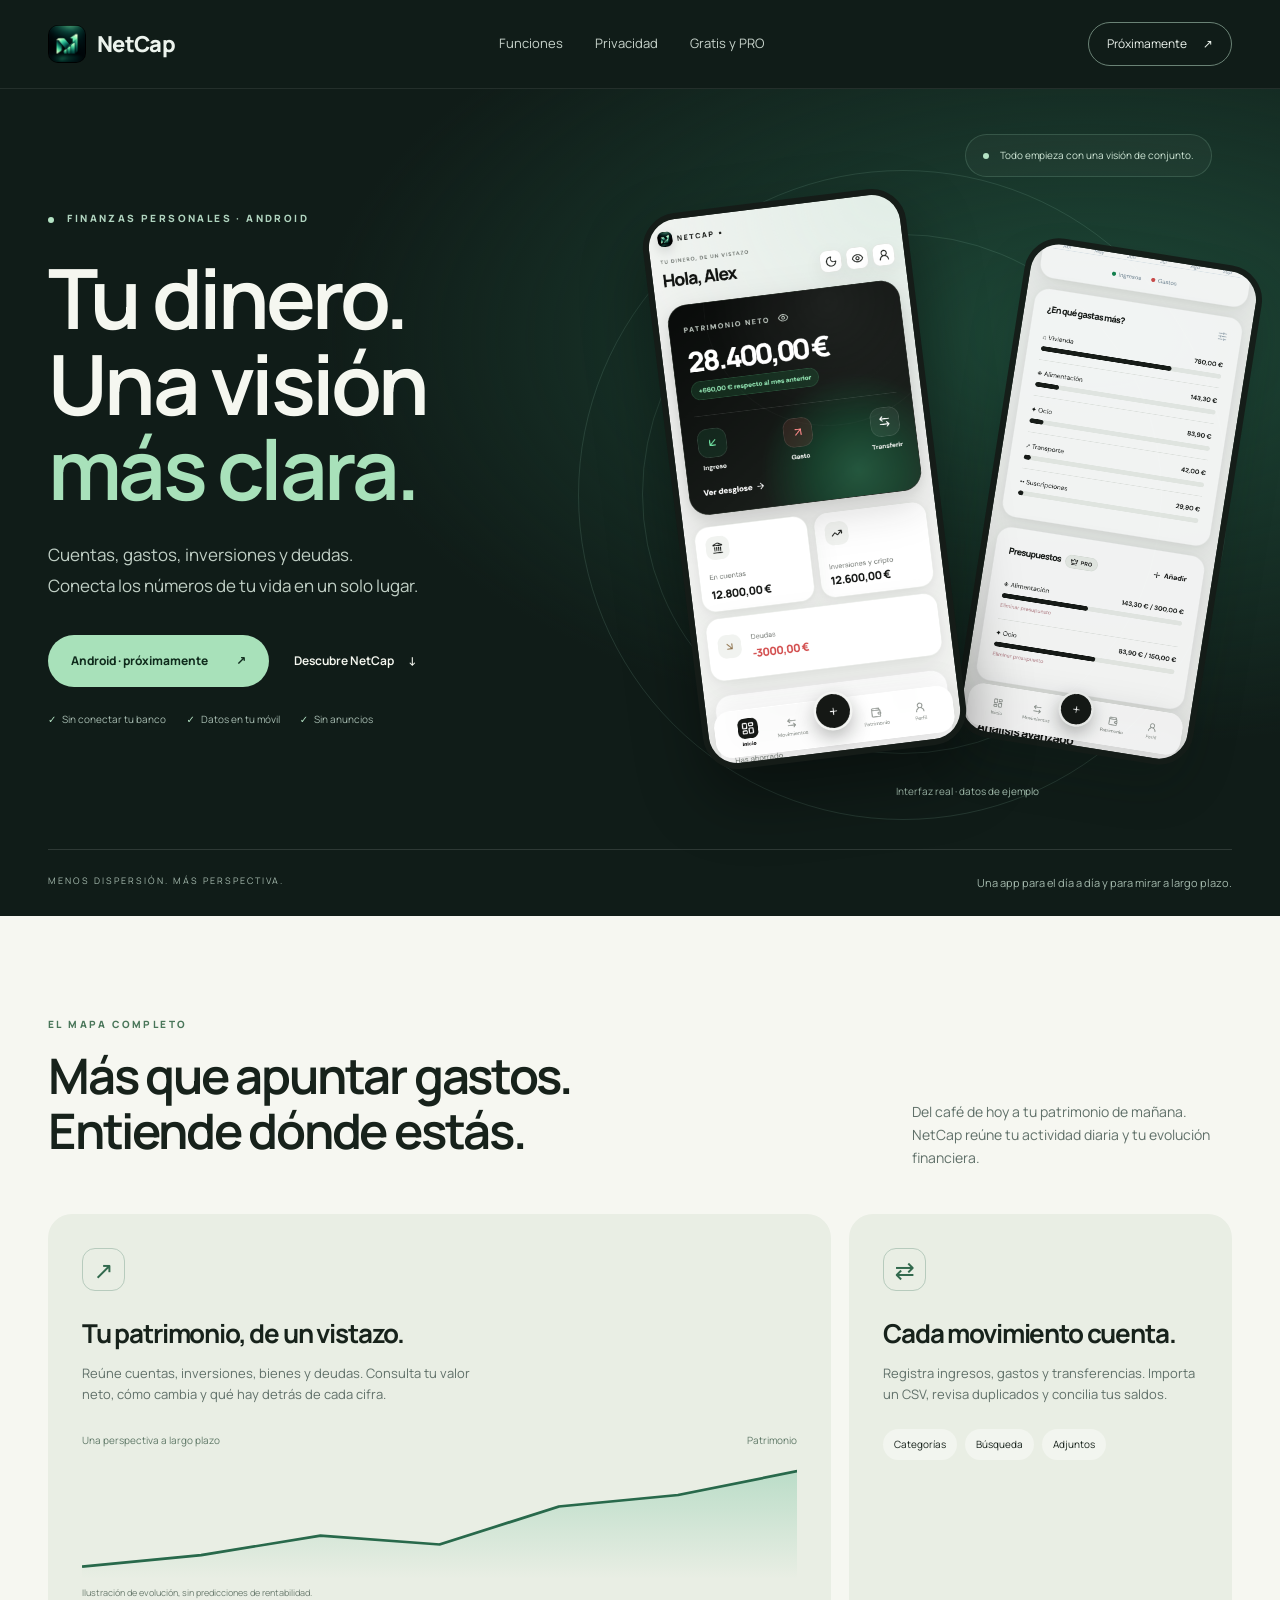
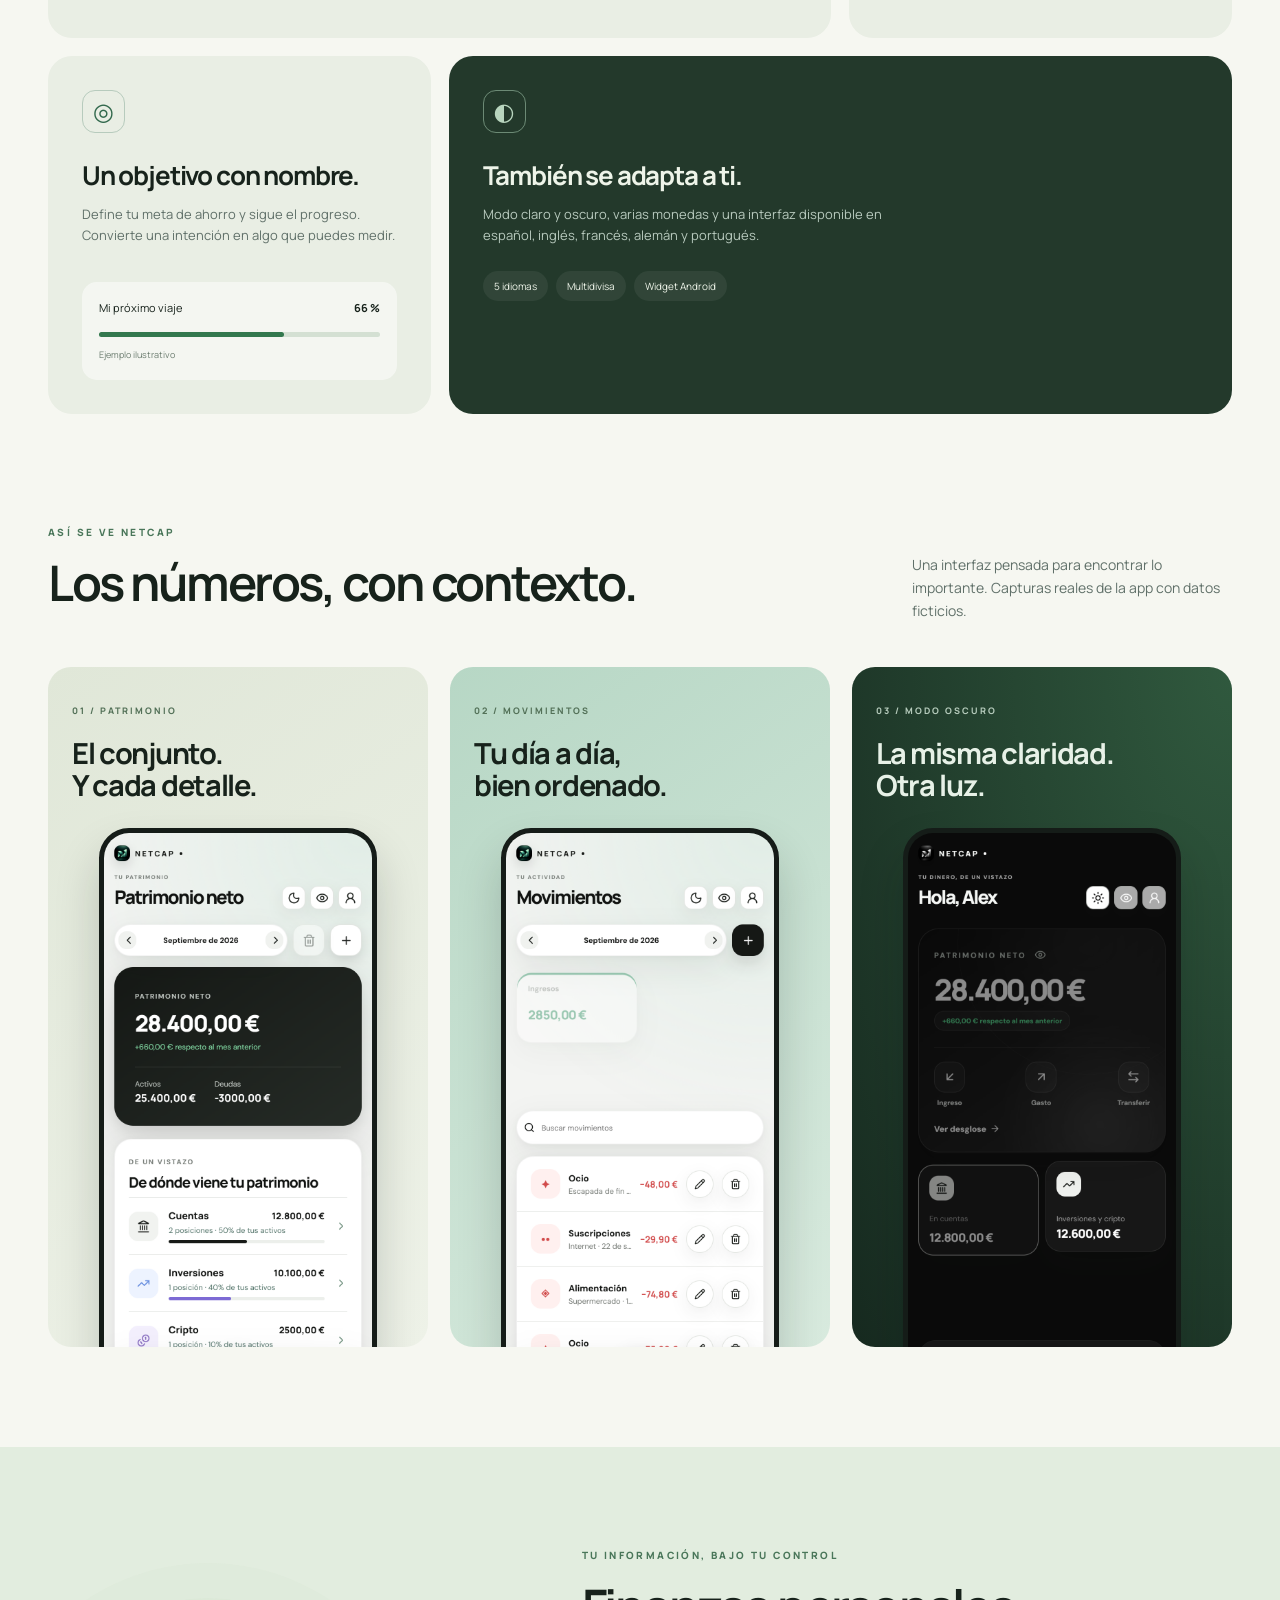
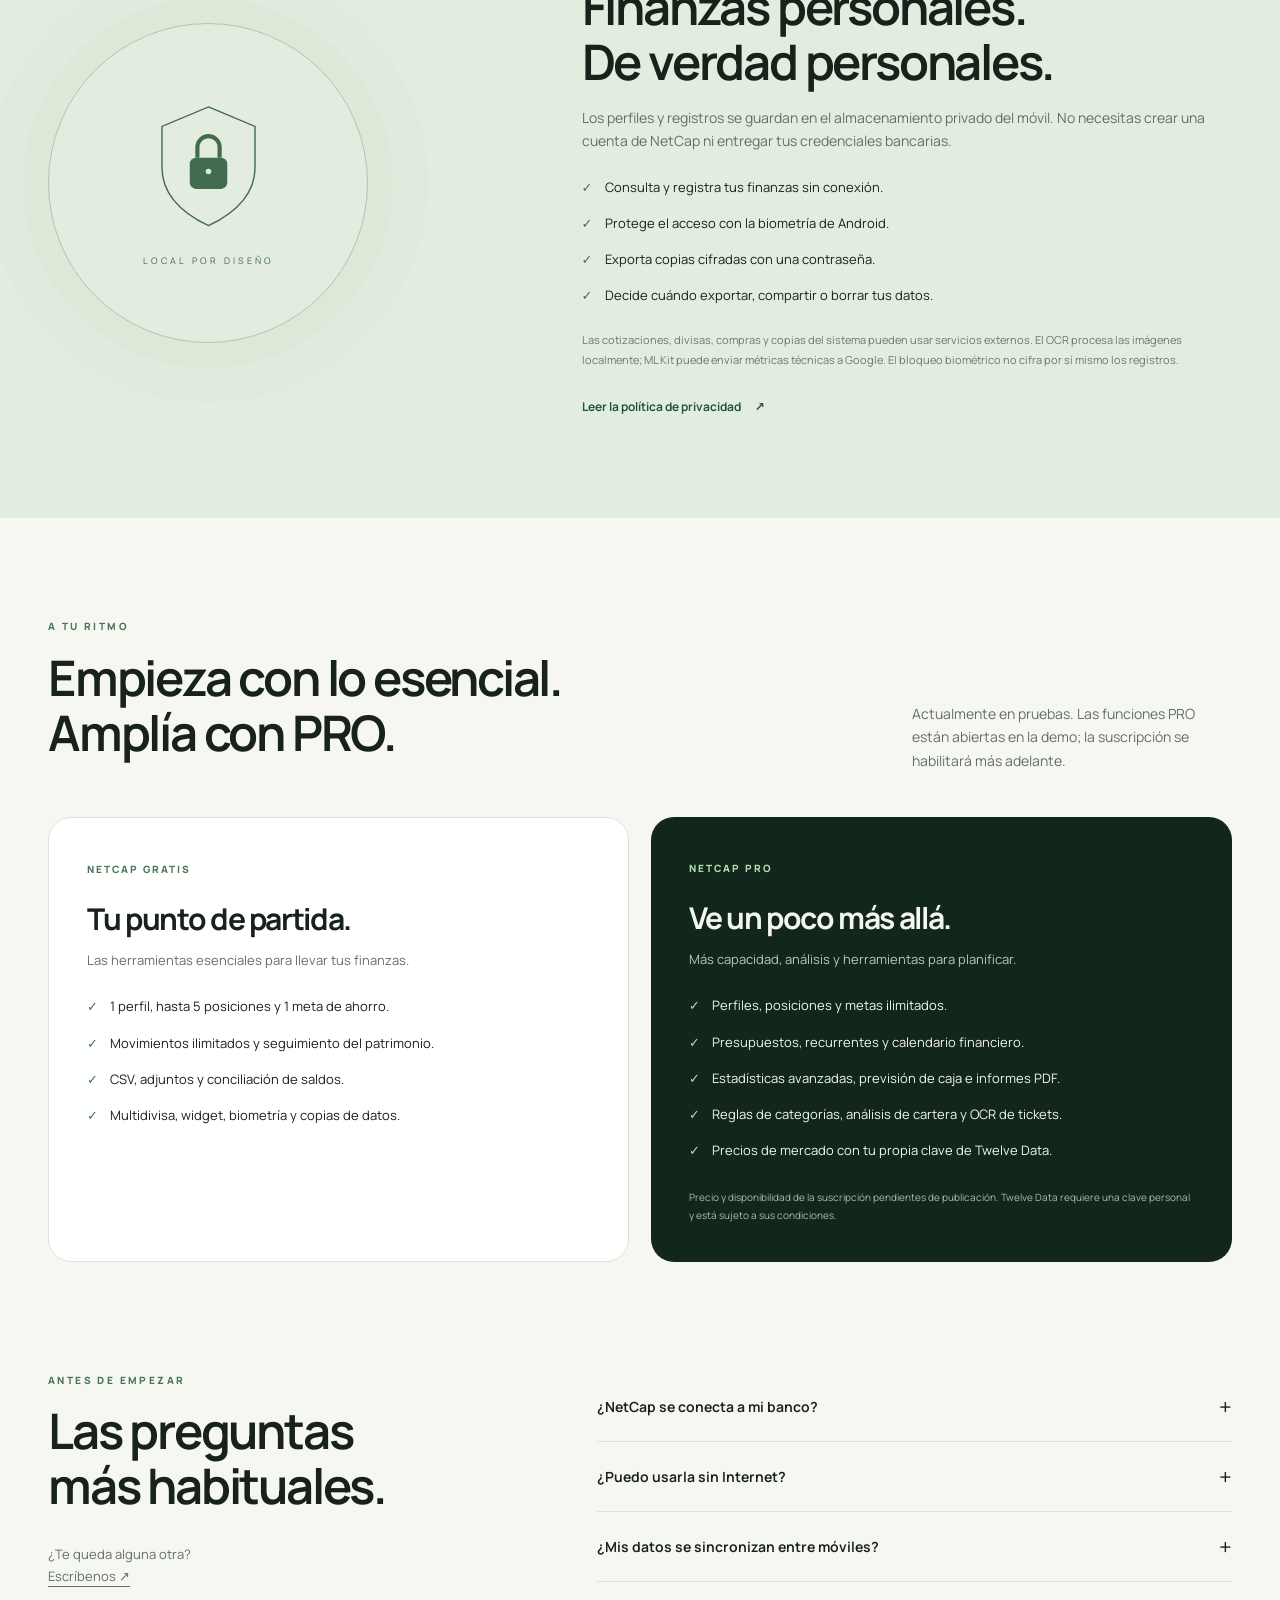
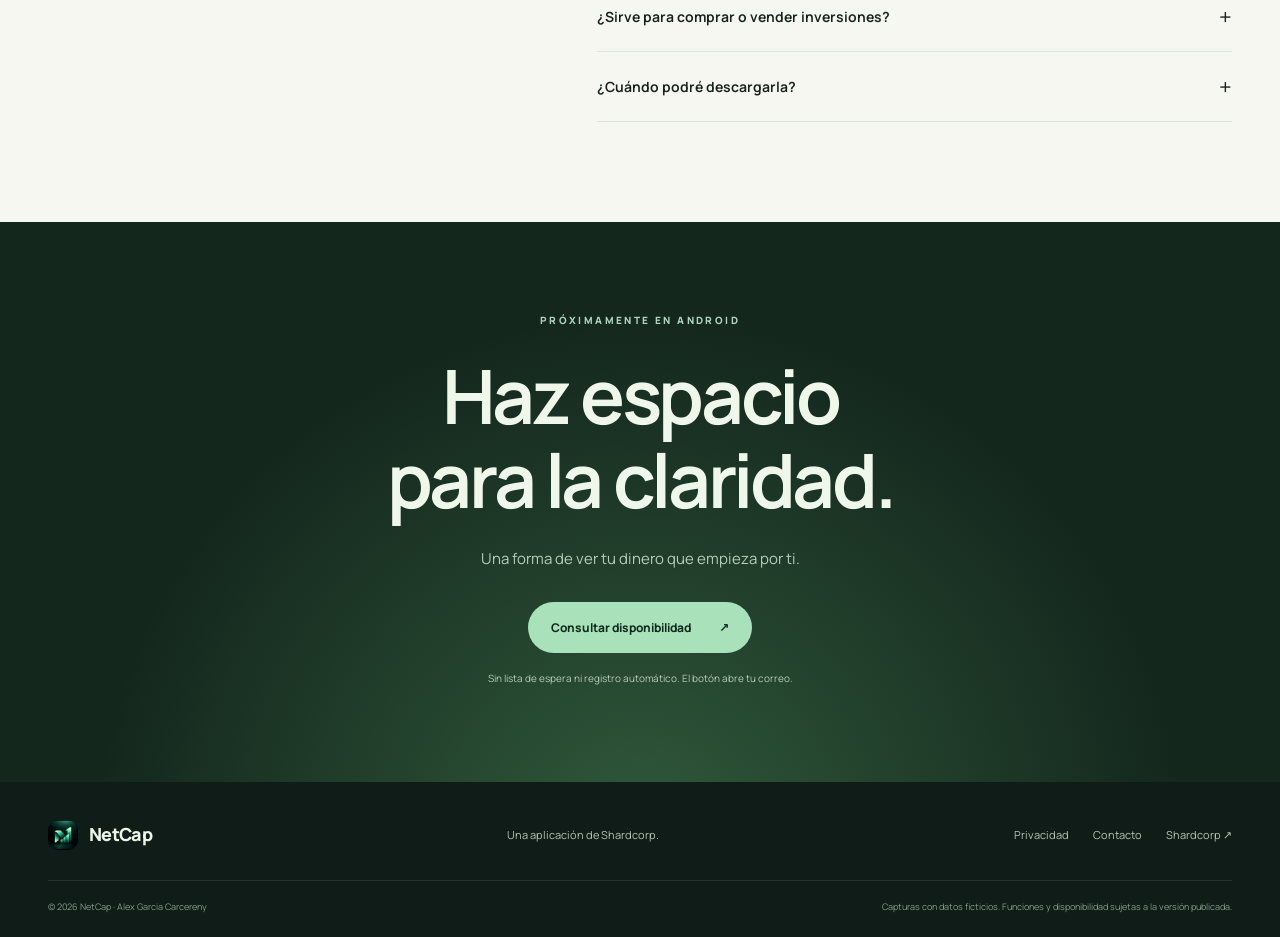
==== netcap/index.html @ bdccd6d0 "Upload NetCap landing page" ====
<!doctype html>
<html lang="es">
<head>
<meta charset="utf-8">
<meta name="viewport" content="width=device-width, initial-scale=1">
<title>NetCap · Una visión clara de tu dinero</title>
<meta name="description" content="Organiza tus cuentas, gastos, inversiones y metas con NetCap para Android. Finanzas personales con almacenamiento local, sin conectar tu banco.">
<meta name="theme-color" content="#101c18">
<link rel="canonical" href="https://shardcorp.com/netcap/">
<meta property="og:type" content="website"><meta property="og:title" content="NetCap · Una visión clara de tu dinero"><meta property="og:description" content="Cuentas, movimientos y patrimonio. Todo en una app para Android, con tus datos guardados en el móvil."><meta property="og:url" content="https://shardcorp.com/netcap/"><meta property="og:image" content="https://shardcorp.com/netcap/assets/social.png"><meta property="og:locale" content="es_ES">
<link rel="icon" href="assets/logo.png" type="image/png">
<link rel="preload" href="assets/manrope.woff2" as="font" type="font/woff2" crossorigin>
<link rel="stylesheet" href="styles.css">
</head>
<body>
<a class="skip" href="#contenido">Saltar al contenido</a>
<header class="header"><div class="wrap nav"><a class="brand" href="#" aria-label="NetCap, inicio"><img src="assets/logo.png" alt="" width="38" height="38"><span>NetCap</span></a><nav aria-label="Principal"><a href="#funciones">Funciones</a><a href="#privacidad">Privacidad</a><a href="#planes">Gratis y PRO</a></nav><a class="nav-cta" href="#disponibilidad">Próximamente <span aria-hidden="true">↗</span></a></div></header>
<main id="contenido">
<section class="hero"><div class="wrap hero-grid"><div class="hero-copy"><div class="eyebrow"><span class="dot"></span> FINANZAS PERSONALES · ANDROID</div><h1>Tu dinero.<br>Una visión<br><span>más clara.</span></h1><p>Cuentas, gastos, inversiones y deudas.<br>Conecta los números de tu vida en un solo lugar.</p><div class="actions"><a class="button primary" href="#disponibilidad">Android · próximamente <span aria-hidden="true">↗</span></a><a class="text-link" href="#funciones">Descubre NetCap <span aria-hidden="true">↓</span></a></div><div class="hero-tags"><span>Sin conectar tu banco</span><span>Datos en tu móvil</span><span>Sin anuncios</span></div></div><div class="hero-art" aria-label="Capturas de la interfaz de NetCap"><div class="orbit orbit-one"></div><div class="orbit orbit-two"></div><div class="floating-tag"><span class="small-dot"></span> Todo empieza con una visión de conjunto.</div><div class="phone hero-phone-back"><img src="assets/estadisticas.png" alt="Estadísticas de NetCap con el balance del mes y desglose de gastos" width="780" height="1688"></div><div class="phone hero-phone-front"><img src="assets/inicio.png" alt="Inicio de NetCap con patrimonio neto, cuentas, inversiones y deudas de ejemplo" width="780" height="1688" fetchpriority="high"></div><div class="example-label">Interfaz real · datos de ejemplo</div></div></div><div class="wrap hero-bottom"><span>MENOS DISPERSIÓN. MÁS PERSPECTIVA.</span><span>Una app para el día a día y para mirar a largo plazo.</span></div></section>
<section class="overview section" id="funciones"><div class="wrap"><div class="section-heading"><div><div class="eyebrow">EL MAPA COMPLETO</div><h2>Más que apuntar gastos.<br>Entiende dónde estás.</h2></div><p>Del café de hoy a tu patrimonio de mañana. NetCap reúne tu actividad diaria y tu evolución financiera.</p></div><div class="bento"><article class="feature feature-wide"><span class="feature-icon" aria-hidden="true">↗</span><h3>Tu patrimonio, de un vistazo.</h3><p>Reúne cuentas, inversiones, bienes y deudas. Consulta tu valor neto, cómo cambia y qué hay detrás de cada cifra.</p><div class="mini-chart" aria-hidden="true"><div class="chart-top"><span>Una perspectiva a largo plazo</span><span>Patrimonio</span></div><svg viewBox="0 0 600 130" preserveAspectRatio="none"><defs><linearGradient id="area" x1="0" y1="0" x2="0" y2="1"><stop offset="0%" stop-color="#65bd94" stop-opacity=".35"/><stop offset="100%" stop-color="#65bd94" stop-opacity="0"/></linearGradient></defs><path d="M0 116 L100 103 L200 81 L300 91 L400 48 L500 35 L600 8 L600 130 L0 130Z" fill="url(#area)"/><path d="M0 116 L100 103 L200 81 L300 91 L400 48 L500 35 L600 8" fill="none" stroke="#28694b" stroke-width="3"/></svg><small>Ilustración de evolución, sin predicciones de rentabilidad.</small></div></article><article class="feature"><span class="feature-icon" aria-hidden="true">⇄</span><h3>Cada movimiento cuenta.</h3><p>Registra ingresos, gastos y transferencias. Importa un CSV, revisa duplicados y concilia tus saldos.</p><div class="chips"><span>Categorías</span><span>Búsqueda</span><span>Adjuntos</span></div></article><article class="feature"><span class="feature-icon" aria-hidden="true">◎</span><h3>Un objetivo con nombre.</h3><p>Define tu meta de ahorro y sigue el progreso. Convierte una intención en algo que puedes medir.</p><div class="goal-demo" aria-hidden="true"><div><span>Mi próximo viaje</span><strong>66 %</strong></div><div class="progress"><i></i></div><small>Ejemplo ilustrativo</small></div></article><article class="feature feature-wide feature-dark"><span class="feature-icon" aria-hidden="true">◐</span><h3>También se adapta a ti.</h3><p>Modo claro y oscuro, varias monedas y una interfaz disponible en español, inglés, francés, alemán y portugués.</p><div class="chips"><span>5 idiomas</span><span>Multidivisa</span><span>Widget Android</span></div></article></div></div></section>
<section class="screens section"><div class="wrap"><div class="section-heading"><div><div class="eyebrow">ASÍ SE VE NETCAP</div><h2>Los números, con contexto.</h2></div><p>Una interfaz pensada para encontrar lo importante. Capturas reales de la app con datos ficticios.</p></div><div class="poster-grid"><figure class="poster"><figcaption><span>01 / PATRIMONIO</span><h3>El conjunto.<br>Y cada detalle.</h3></figcaption><div class="phone"><img src="assets/patrimonio.png" alt="Pantalla de Patrimonio de NetCap con el reparto de cuentas, inversiones, criptomonedas y deudas" width="780" height="1688" loading="lazy"></div></figure><figure class="poster poster-mint"><figcaption><span>02 / MOVIMIENTOS</span><h3>Tu día a día,<br>bien ordenado.</h3></figcaption><div class="phone"><img src="assets/movimientos.png" alt="Historial de movimientos de NetCap con categorías e importes de ejemplo" width="780" height="1688" loading="lazy"></div></figure><figure class="poster poster-dark"><figcaption><span>03 / MODO OSCURO</span><h3>La misma claridad.<br>Otra luz.</h3></figcaption><div class="phone"><img src="assets/oscuro.png" alt="Pantalla de Inicio de NetCap en modo oscuro" width="780" height="1688" loading="lazy"></div></figure></div></div></section>
<section class="privacy-section section" id="privacidad"><div class="wrap privacy-grid"><div class="privacy-symbol" aria-hidden="true"><svg viewBox="0 0 180 200"><path d="M90 15 157 43v59c0 44-38 70-67 84-29-14-67-40-67-84V43Z" fill="none" stroke="currentColor" stroke-width="2"/><rect x="63" y="88" width="54" height="45" rx="9" fill="currentColor"/><path d="M74 88V73a16 16 0 0 1 32 0v15" fill="none" stroke="currentColor" stroke-width="6"/><circle cx="90" cy="108" r="4" fill="#dcebe1"/></svg><span>LOCAL POR DISEÑO</span></div><div><div class="eyebrow">TU INFORMACIÓN, BAJO TU CONTROL</div><h2>Finanzas personales.<br>De verdad personales.</h2><p>Los perfiles y registros se guardan en el almacenamiento privado del móvil. No necesitas crear una cuenta de NetCap ni entregar tus credenciales bancarias.</p><ul class="check-list"><li>Consulta y registra tus finanzas sin conexión.</li><li>Protege el acceso con la biometría de Android.</li><li>Exporta copias cifradas con una contraseña.</li><li>Decide cuándo exportar, compartir o borrar tus datos.</li></ul><p class="fineprint">Las cotizaciones, divisas, compras y copias del sistema pueden usar servicios externos. El OCR procesa las imágenes localmente; ML Kit puede enviar métricas técnicas a Google. El bloqueo biométrico no cifra por sí mismo los registros.</p><a class="text-link ink" href="privacidad/">Leer la política de privacidad <span aria-hidden="true">↗</span></a></div></div></section>
<section class="plans section" id="planes"><div class="wrap"><div class="section-heading"><div><div class="eyebrow">A TU RITMO</div><h2>Empieza con lo esencial.<br>Amplía con PRO.</h2></div><p>Actualmente en pruebas. Las funciones PRO están abiertas en la demo; la suscripción se habilitará más adelante.</p></div><div class="plan-grid"><article class="plan"><span class="plan-tag">NETCAP GRATIS</span><h3>Tu punto de partida.</h3><p>Las herramientas esenciales para llevar tus finanzas.</p><ul class="check-list"><li>1 perfil, hasta 5 posiciones y 1 meta de ahorro.</li><li>Movimientos ilimitados y seguimiento del patrimonio.</li><li>CSV, adjuntos y conciliación de saldos.</li><li>Multidivisa, widget, biometría y copias de datos.</li></ul></article><article class="plan pro"><span class="plan-tag">NETCAP PRO</span><h3>Ve un poco más allá.</h3><p>Más capacidad, análisis y herramientas para planificar.</p><ul class="check-list"><li>Perfiles, posiciones y metas ilimitados.</li><li>Presupuestos, recurrentes y calendario financiero.</li><li>Estadísticas avanzadas, previsión de caja e informes PDF.</li><li>Reglas de categorías, análisis de cartera y OCR de tickets.</li><li>Precios de mercado con tu propia clave de Twelve Data.</li></ul><small>Precio y disponibilidad de la suscripción pendientes de publicación. Twelve Data requiere una clave personal y está sujeto a sus condiciones.</small></article></div></div></section>
<section class="faq section"><div class="wrap faq-grid"><div><div class="eyebrow">ANTES DE EMPEZAR</div><h2>Las preguntas<br>más habituales.</h2><p>¿Te queda alguna otra?<br><a href="mailto:kerz@shardcorp.com">Escríbenos ↗</a></p></div><div><details><summary>¿NetCap se conecta a mi banco?</summary><p>No. Tú introduces los datos o importas archivos CSV. NetCap no solicita claves bancarias ni accede a tus cuentas reales.</p></details><details><summary>¿Puedo usarla sin Internet?</summary><p>Sí, para registrar movimientos y consultar los datos guardados. Las consultas de mercado, tipos de cambio y compras requieren conexión.</p></details><details><summary>¿Mis datos se sincronizan entre móviles?</summary><p>No hay una nube propia ni sincronización de NetCap. Puedes exportar y restaurar una copia cifrada. Android también puede restaurar perfiles mediante su copia del sistema, según el dispositivo y tus ajustes.</p></details><details><summary>¿Sirve para comprar o vender inversiones?</summary><p>No. NetCap es una herramienta de registro y seguimiento. No ejecuta operaciones ni ofrece asesoramiento personalizado de inversión.</p></details><details><summary>¿Cuándo podré descargarla?</summary><p>NetCap está en fase de pruebas para Android. Publicaremos aquí el enlace de Google Play cuando esté disponible. Puedes consultar el estado escribiendo a kerz@shardcorp.com.</p></details></div></div></section>
<section class="closing" id="disponibilidad"><div class="wrap"><span class="eyebrow">PRÓXIMAMENTE EN ANDROID</span><h2>Haz espacio<br>para la claridad.</h2><p>Una forma de ver tu dinero que empieza por ti.</p><a class="button primary" href="mailto:kerz@shardcorp.com?subject=Disponibilidad%20de%20NetCap">Consultar disponibilidad <span aria-hidden="true">↗</span></a><small>Sin lista de espera ni registro automático. El botón abre tu correo.</small></div></section>
</main>
<footer><div class="wrap footer-row"><a class="brand" href="#"><img src="assets/logo.png" alt="" width="30" height="30"><span>NetCap</span></a><p>Una aplicación de Shardcorp.</p><div><a href="privacidad/">Privacidad</a><a href="mailto:kerz@shardcorp.com">Contacto</a><a href="/">Shardcorp ↗</a></div></div><div class="wrap footer-bottom"><span>© 2026 NetCap · Alex Garcia Carcereny</span><span>Capturas con datos ficticios. Funciones y disponibilidad sujetas a la versión publicada.</span></div></footer>
</body></html>
---- netcap/styles.css ----
@font-face{font-family:Manrope;src:url('assets/manrope.woff2') format('woff2');font-weight:200 800;font-display:swap}
:root{--ink:#17221b;--dark:#101c18;--green:#a8e1ba;--muted:#607069;--paper:#f6f7f1;--line:#dce3d9}*{box-sizing:border-box}html{scroll-behavior:smooth;scroll-padding-top:90px}body{margin:0;font:15px/1.65 Manrope,system-ui,sans-serif;background:var(--paper);color:var(--ink)}img{display:block;max-width:100%}a{color:inherit;text-decoration:none}button,a,summary{-webkit-tap-highlight-color:transparent}a:focus-visible,summary:focus-visible{outline:3px solid #42a77c;outline-offset:6px}h1,h2,h3,p{margin:0}h1,h2,h3{line-height:1.12;letter-spacing:-.045em}p{color:var(--muted)}.wrap{width:min(1200px,calc(100% - 96px));margin:auto}.skip{position:fixed;z-index:100;top:-100px;background:white;padding:15px}.skip:focus{top:10px}.header{background:var(--dark);border-bottom:1px solid #ffffff15;color:#ecf3ed}.nav{height:88px;display:flex;align-items:center;justify-content:space-between;gap:24px}.brand{display:flex;align-items:center;gap:11px;font-size:22px;font-weight:800;letter-spacing:-.7px}.brand img{border-radius:10px;object-fit:cover}.nav nav{display:flex;gap:32px;font-size:13px;color:#c7d3cb}.nav nav a:hover,.text-link:hover{color:#85cfa5}.nav-cta{font-size:12px;border:1px solid #6a8275;padding:11px 18px;border-radius:99px}.nav-cta span{margin-left:14px}.hero{background:radial-gradient(ellipse at 85% 30%,#1e4938 0,transparent 50%),var(--dark);color:#f5f7f0;overflow:hidden}.hero-grid{display:grid;grid-template-columns:1fr 1fr;min-height:760px;align-items:center;gap:24px}.eyebrow{font-size:10px;letter-spacing:2.4px;font-weight:800;display:block;color:#497659}.hero .eyebrow,.closing .eyebrow{color:#b0d4bf}.dot,.small-dot{width:6px;height:6px;background:#b4e3c4;border-radius:50%;display:inline-block;margin-right:9px;vertical-align:middle}h1{font-size:clamp(58px,6.5vw,88px);font-weight:650;line-height:1.03;margin:28px 0}h1 span{color:var(--green)}.hero-copy>p{font-size:17px;line-height:1.8;color:#c0cfc5}.actions{display:flex;align-items:center;gap:25px;margin-top:34px}.button{padding:16px 23px;display:inline-flex;justify-content:center;align-items:center;gap:28px;border-radius:99px;font-weight:750;font-size:12px;transition:transform .2s,background .2s}.button:hover{transform:translateY(-2px);background:#c1edce}.primary{background:var(--green);color:#102b1d}.text-link{font-size:12px;font-weight:650}.text-link span{margin-left:12px}.hero-tags{display:flex;flex-wrap:wrap;gap:12px 20px;margin-top:24px;font-size:10px;color:#a6bbb0}.hero-tags span:before{content:'✓';margin-right:6px;color:#b4e3c4}.hero-art{height:670px;position:relative;isolation:isolate}.phone{position:relative;border:6px solid #151c18;border-radius:35px;overflow:hidden;background:#151c18;box-shadow:0 25px 45px #09171030}.phone img{width:100%;height:auto}.hero-phone-front{position:absolute;z-index:2;width:265px;left:20px;top:65px;transform:rotate(-7deg);box-shadow:0 30px 65px #0006}.hero-phone-back{position:absolute;z-index:1;width:240px;right:3px;top:115px;transform:rotate(9deg);opacity:.94}.orbit{position:absolute;z-index:-1;border:1px solid #8abca42b;border-radius:50%;width:520px;height:520px;top:100px;left:-10px}.orbit-two{width:650px;height:650px;top:36px;left:-74px}.floating-tag{position:absolute;right:20px;top:0;border:1px solid #76a88c45;border-radius:99px;background:#ffffff08;padding:12px 17px;font-size:10px;color:#cee5d5}.example-label{position:absolute;bottom:5px;left:50px;right:0;text-align:center;font-size:10px;color:#a7c2b2}.hero-bottom{padding:24px 0;border-top:1px solid #ffffff20;display:flex;justify-content:space-between;gap:20px;color:#a4b9ad;font-size:11px}.hero-bottom span:first-child{font-size:9px;letter-spacing:2px}.section{padding:100px 0}.section-heading{display:flex;justify-content:space-between;gap:35px;align-items:flex-end;margin-bottom:40px}h2{font-size:clamp(34px,4vw,49px);font-weight:650;margin:16px 0}.section-heading>p{max-width:320px;font-size:14px;margin-bottom:5px}.bento{display:grid;grid-template-columns:repeat(3,1fr);gap:18px}.feature{background:#e9eee4;border-radius:24px;padding:34px;min-height:280px;overflow:hidden}.feature-wide{grid-column:span 2}.feature-icon{display:flex;width:43px;height:43px;border:1px solid #b7cbbd;border-radius:13px;align-items:center;justify-content:center;font-size:24px;margin-bottom:28px;color:#32694d}.feature h3{font-size:26px;margin-bottom:14px}.feature p{font-size:13px;max-width:410px}.mini-chart{margin-top:27px}.chart-top{display:flex;justify-content:space-between;font-size:10px;color:#607968}.mini-chart svg{display:block;width:100%;height:115px;margin-top:15px}.mini-chart small,.goal-demo small{font-size:9px;color:#6c7d70}.chips{display:flex;flex-wrap:wrap;gap:8px;margin-top:24px}.chips span{font-size:10px;padding:7px 11px;background:#ffffff65;border-radius:99px}.goal-demo{margin-top:35px;padding:17px;background:#ffffff80;border-radius:15px;font-size:11px}.goal-demo>div:first-child{display:flex;justify-content:space-between}.progress{height:5px;background:#d4e0d3;border-radius:5px;margin:15px 0 8px}.progress i{width:66%;background:#33784e;height:100%;display:block;border-radius:5px}.feature-dark{background:#23392b;color:#eef4e9}.feature-dark p{color:#b8cabe}.feature-dark .feature-icon{color:#b8d5be;border-color:#6c8a75}.feature-dark .chips span{background:#ffffff10}.screens{padding-top:10px}.poster-grid{display:grid;grid-template-columns:repeat(3,1fr);gap:22px}.poster{background:linear-gradient(145deg,#e0e7d8,#eef2e8);border-radius:23px;padding:30px 24px 0;margin:0;overflow:hidden;height:680px}.poster figcaption span{font-size:9px;letter-spacing:2px;font-weight:750;color:#527057}.poster h3{font-size:29px;margin:15px 0 26px}.poster .phone{width:100%;max-width:278px;margin:auto;border-width:5px;border-radius:30px}.poster-mint{background:linear-gradient(145deg,#b7d7c5,#d8eade)}.poster-dark{background:radial-gradient(ellipse at top right,#30593e,#172a20);color:#e7f1e7}.poster-dark figcaption span{color:#b6cbbc}.privacy-section{background:#e2eddf}.privacy-grid{display:grid;grid-template-columns:.8fr 1.2fr;gap:100px;align-items:center}.privacy-symbol{border:1px solid #adc6ad;border-radius:50%;width:320px;height:320px;display:flex;flex-direction:column;align-items:center;justify-content:center;color:#426c4d;box-shadow:0 0 0 25px #cddfc633,0 0 0 60px #d1e2cc33}.privacy-symbol svg{width:125px;height:140px}.privacy-symbol span{font-size:9px;letter-spacing:3px;margin-top:18px}.privacy-grid p{font-size:14px}.check-list{padding:0;list-style:none;margin:24px 0}.check-list li{position:relative;padding-left:23px;margin:14px 0;font-size:13px;line-height:1.7}.check-list li:before{content:'✓';position:absolute;left:0;color:#3f7654;font-weight:800}.fineprint{font-size:11px!important;line-height:1.8;margin:24px 0!important;color:#647b68}.ink{color:#1c5434}.plans{background:#f6f7f1}.plan-grid{display:grid;grid-template-columns:1fr 1fr;gap:22px}.plan{background:#fff;border:1px solid #dde5d7;border-radius:23px;padding:38px}.plan-tag{font-size:10px;letter-spacing:2px;font-weight:800;color:#4a7756}.plan h3{font-size:30px;margin:22px 0 14px}.plan p{font-size:13px}.plan .check-list{margin-bottom:0}.pro{background:#12261b;color:#f2f6ee;border:0}.pro .plan-tag{color:#b5deb7}.pro p{color:#b7cabe}.pro .check-list li:before{color:#b1e1b6}.pro small{font-size:10px;color:#a9beb0;display:block;line-height:1.8;margin-top:27px}.faq{padding-top:10px}.faq-grid{display:grid;grid-template-columns:.85fr 1.15fr;gap:80px}.faq-grid>div:first-child p{margin-top:30px;font-size:13px}.faq a{text-decoration:underline;text-underline-offset:5px}.faq details{border-bottom:1px solid var(--line)}.faq summary{cursor:pointer;list-style:none;padding:23px 32px 23px 0;font-size:14px;font-weight:650;position:relative}.faq summary::-webkit-details-marker{display:none}.faq summary:after{content:'+';position:absolute;right:0;font-size:22px;font-weight:400;top:17px}.faq details[open] summary:after{content:'−'}.faq details p{font-size:13px;max-width:500px;padding:0 25px 23px 0}.closing{padding:90px 0 95px;background:radial-gradient(ellipse at 50% 110%,#30593b,transparent 60%),#14271d;text-align:center;color:#eef7ea}.closing h2{font-size:clamp(48px,6vw,75px);margin:25px 0}.closing p{color:#b6cdbb;margin-bottom:30px}.closing small{display:block;color:#b6cdbb;font-size:10px;margin-top:17px}footer{background:#101c18;color:#b4c4b9;padding:38px 0 22px}.footer-row{display:flex;justify-content:space-between;align-items:center;gap:25px;font-size:11px}.footer-row .brand{font-size:18px;color:#ecf4e9}.footer-row p{color:#b4c4b9}.footer-row>div{display:flex;gap:24px}.footer-bottom{display:flex;justify-content:space-between;gap:25px;border-top:1px solid #ffffff18;margin-top:30px;padding-top:19px;font-size:9px;color:#849c8b}@media(min-width:1500px){.hero-grid{min-height:800px}}@media(max-width:1100px){.wrap{width:calc(100% - 64px)}.hero-grid{min-height:690px}.hero-art{height:620px}.hero-phone-front{width:235px;left:0;top:70px}.hero-phone-back{width:215px;right:-10px;top:110px}.floating-tag{right:0;font-size:9px}.actions{gap:16px;flex-wrap:wrap}h1{font-size:68px}.poster{height:610px;padding:26px 20px 0}.poster h3{font-size:25px}.privacy-grid{gap:50px}.privacy-symbol{width:260px;height:260px}.feature{padding:26px}.feature h3{font-size:23px}}@media(max-width:800px){.wrap{width:calc(100% - 40px)}.nav{height:76px}.nav nav{gap:15px;font-size:11px}.nav-cta{display:none}.brand{font-size:20px}.hero-grid{grid-template-columns:1fr;gap:10px;padding-top:45px}.hero-copy{text-align:center}.hero .eyebrow{font-size:9px}h1{font-size:66px;margin:24px 0}.hero-copy>p{font-size:15px}.actions,.hero-tags{justify-content:center}.hero-tags{font-size:9px}.hero-art{width:min(490px,100%);height:650px;margin:30px auto 0}.hero-phone-front{width:250px;left:30px;top:45px}.hero-phone-back{width:220px;right:20px;top:105px}.floating-tag{top:0;right:20px}.example-label{bottom:15px;left:0}.hero-bottom{justify-content:center;text-align:center;padding:23px 0}.hero-bottom span:last-child{display:none}.section{padding:65px 0}.section-heading{display:block;margin-bottom:30px}.section-heading>p{max-width:500px;margin-top:20px}.bento{grid-template-columns:1fr 1fr}.feature-wide{grid-column:span 2}.feature-dark{grid-column:span 2}.screens{padding-top:0}.poster-grid{grid-template-columns:1fr;max-width:500px;margin:auto}.poster{height:730px;padding:35px 35px 0}.poster h3{font-size:34px}.poster .phone{max-width:310px}.privacy-grid{grid-template-columns:1fr;gap:65px}.privacy-symbol{width:220px;height:220px;margin:20px auto 0}.privacy-grid h2{font-size:38px}.plan-grid{grid-template-columns:1fr}.plan{padding:30px}.faq{padding-top:0}.faq-grid{grid-template-columns:1fr;gap:30px}.faq-grid h2 br{display:none}.faq-grid>div:first-child p{margin-top:18px}.closing{padding:65px 0}.footer-row{flex-wrap:wrap}.footer-row p{display:none}.footer-bottom{flex-direction:column;gap:8px}.footer-row>div{gap:17px}}@media(max-width:420px){.nav nav{gap:12px;font-size:10px}.brand{font-size:18px;gap:7px}.brand img{width:30px;height:30px}h1{font-size:59px}.hero-art{height:590px}.hero-phone-front{width:225px;left:10px;top:50px}.hero-phone-back{width:195px;right:0;top:100px}.floating-tag{font-size:8px;padding:9px 11px;right:0}.hero-tags{gap:10px}.button{font-size:11px}.bento{grid-template-columns:1fr}.feature-wide,.feature-dark{grid-column:auto}.feature{padding:25px;min-height:250px}h2{font-size:33px}.poster{height:680px;padding:27px 25px 0}.poster h3{font-size:31px}.privacy-grid h2{font-size:33px}.plan h3{font-size:28px}.footer-row>div{font-size:10px}}@media(prefers-reduced-motion:reduce){html{scroll-behavior:auto}*{transition:none!important}}
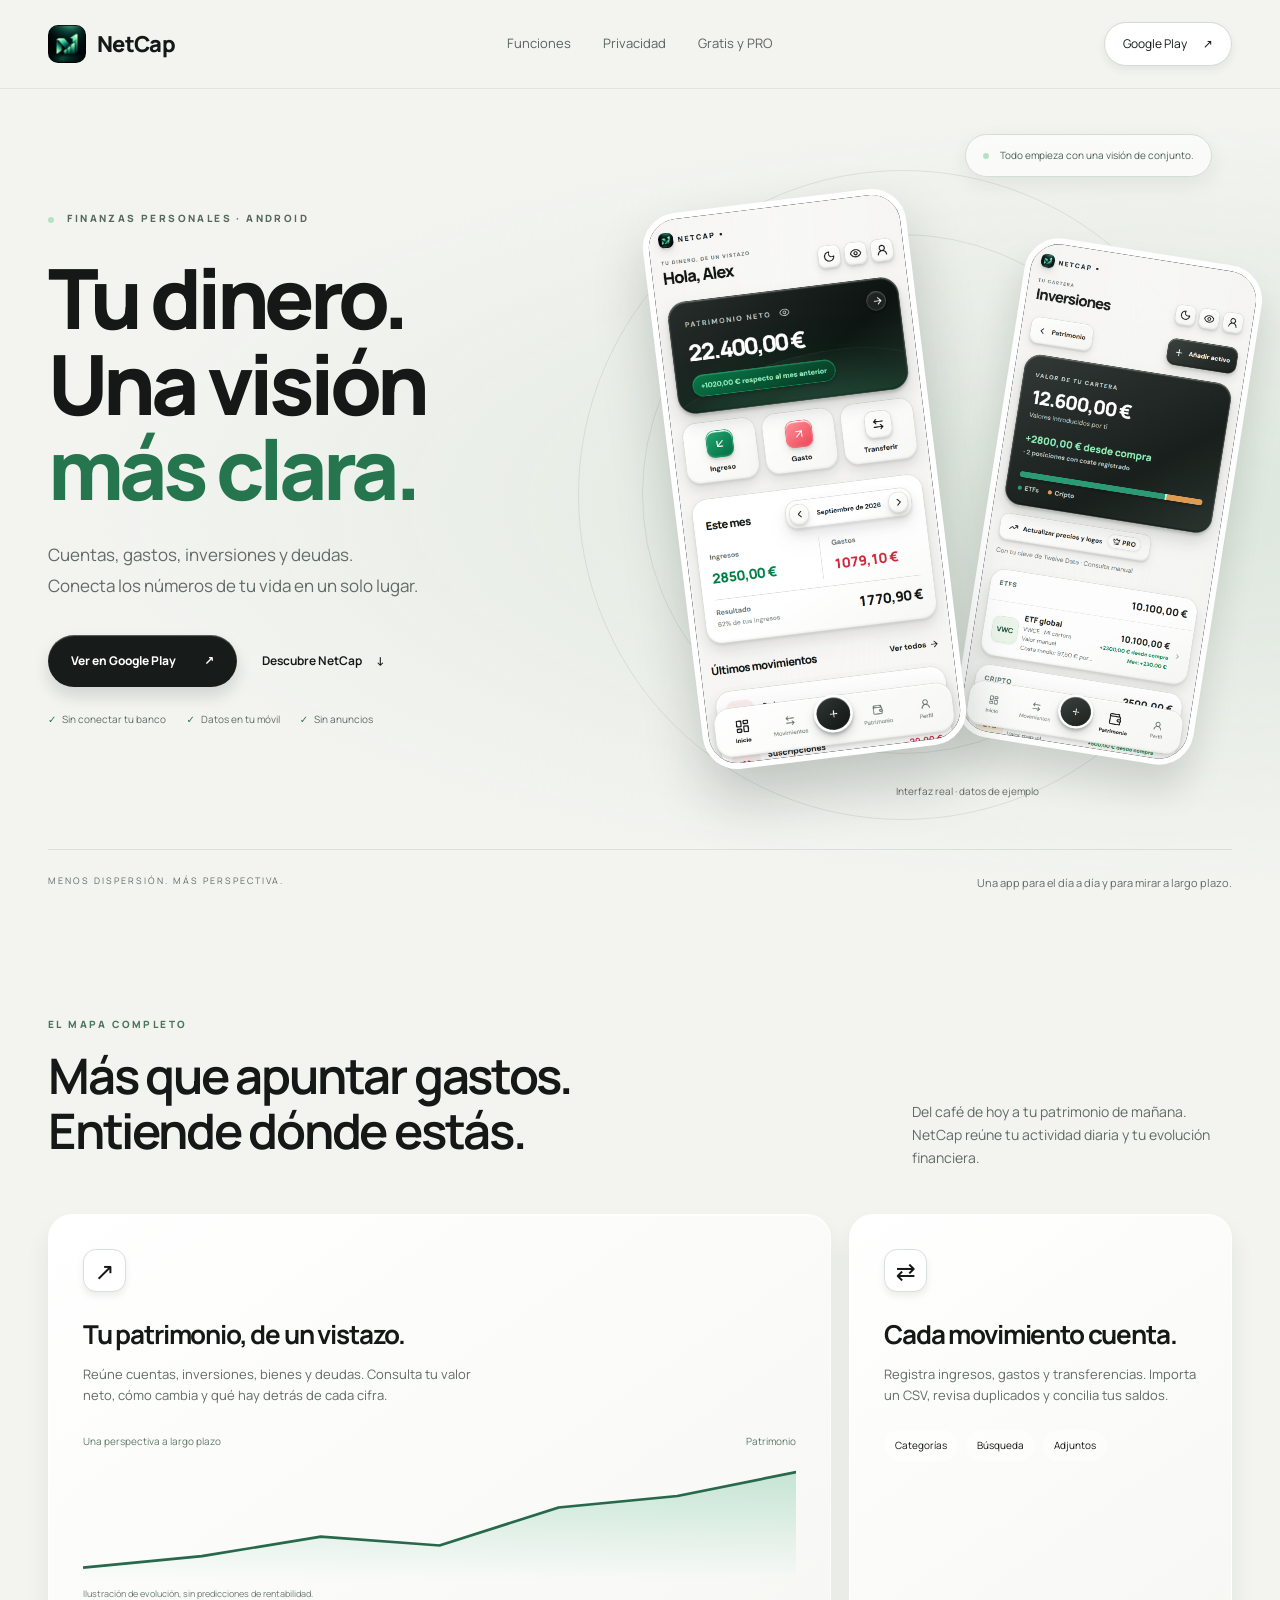
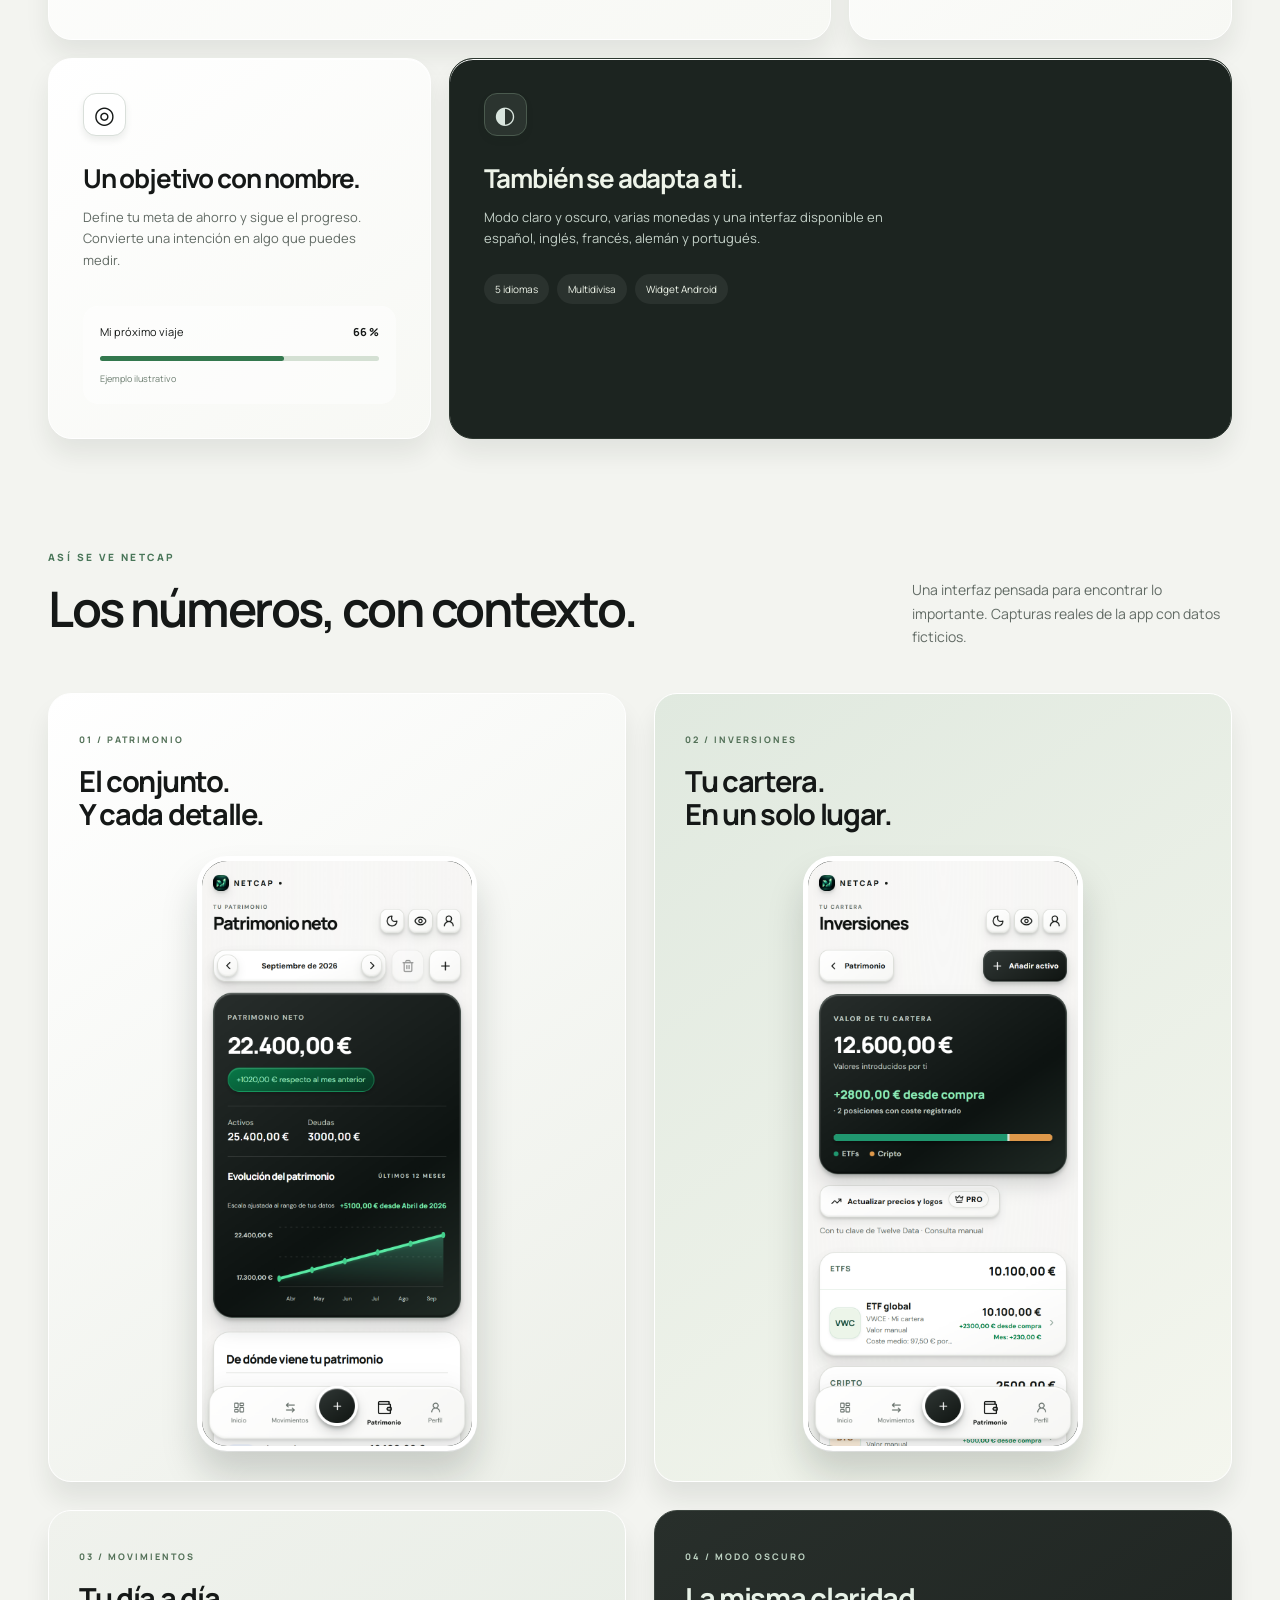
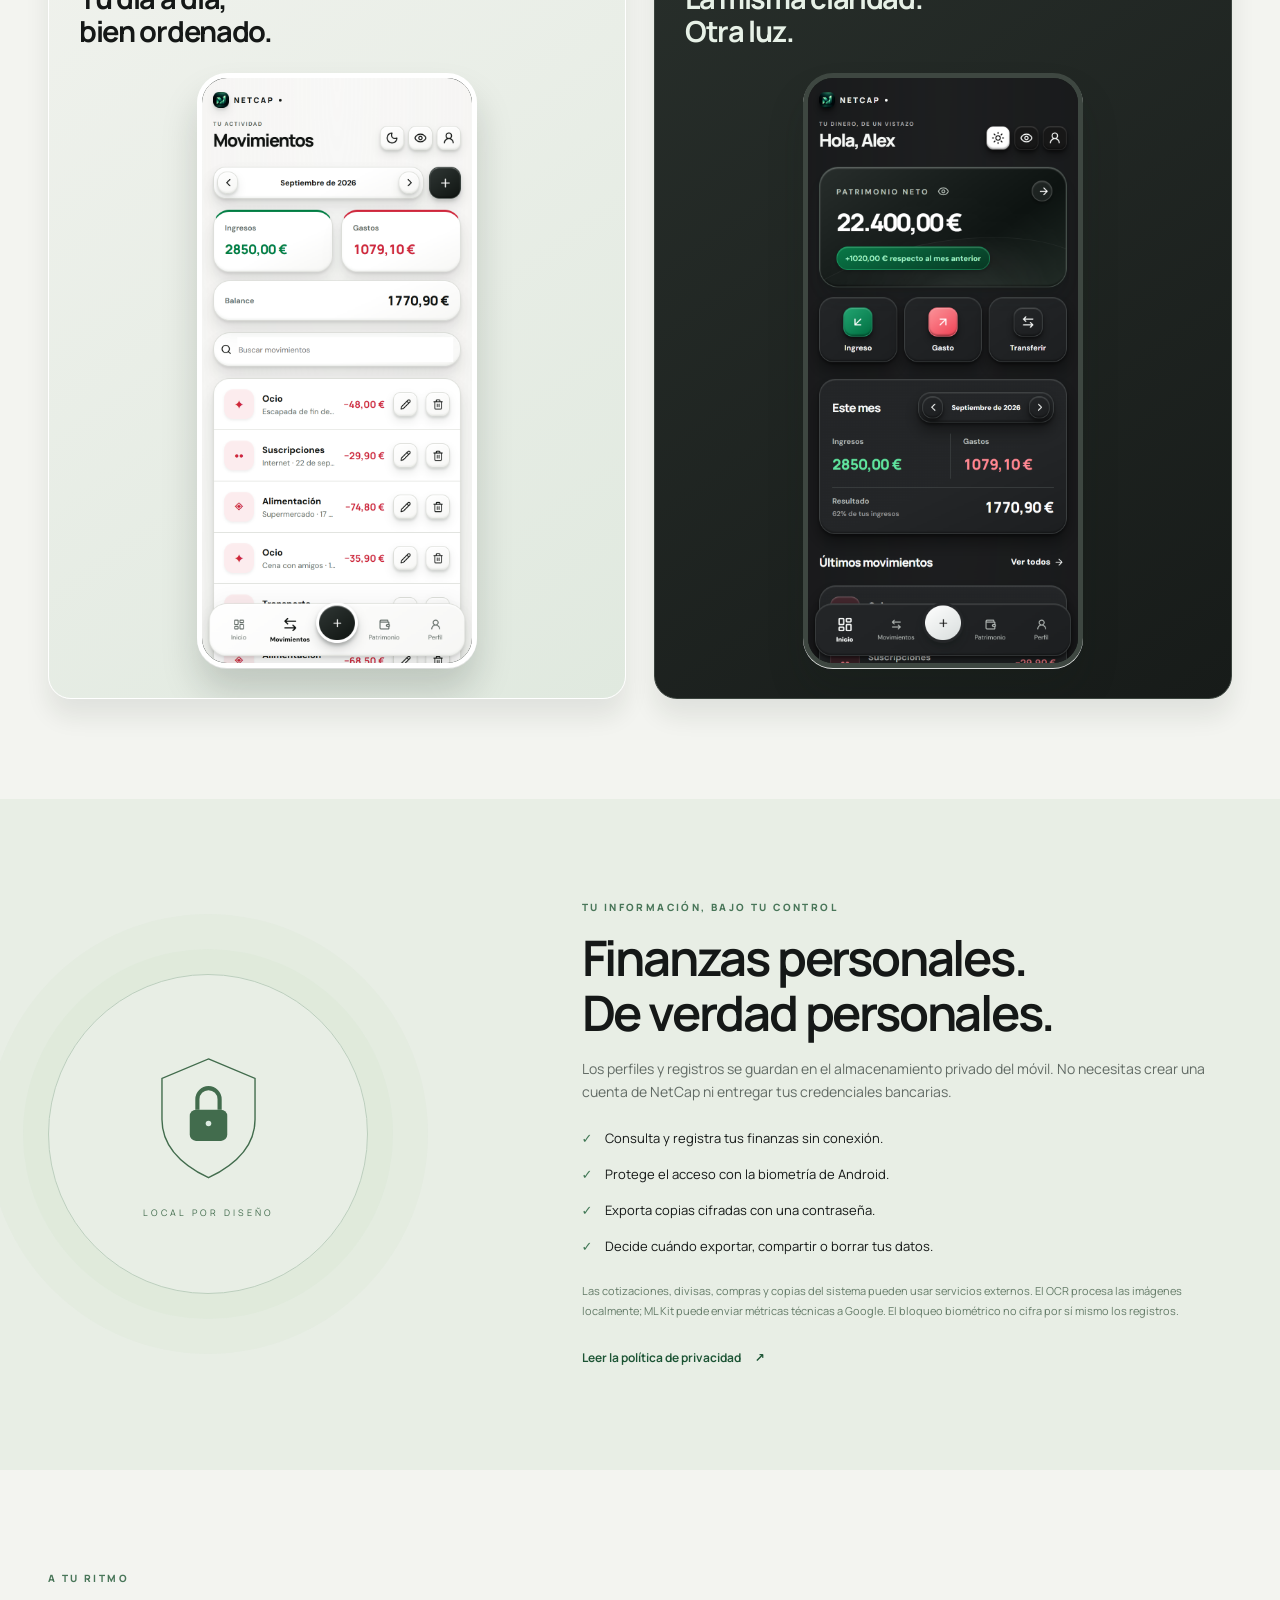
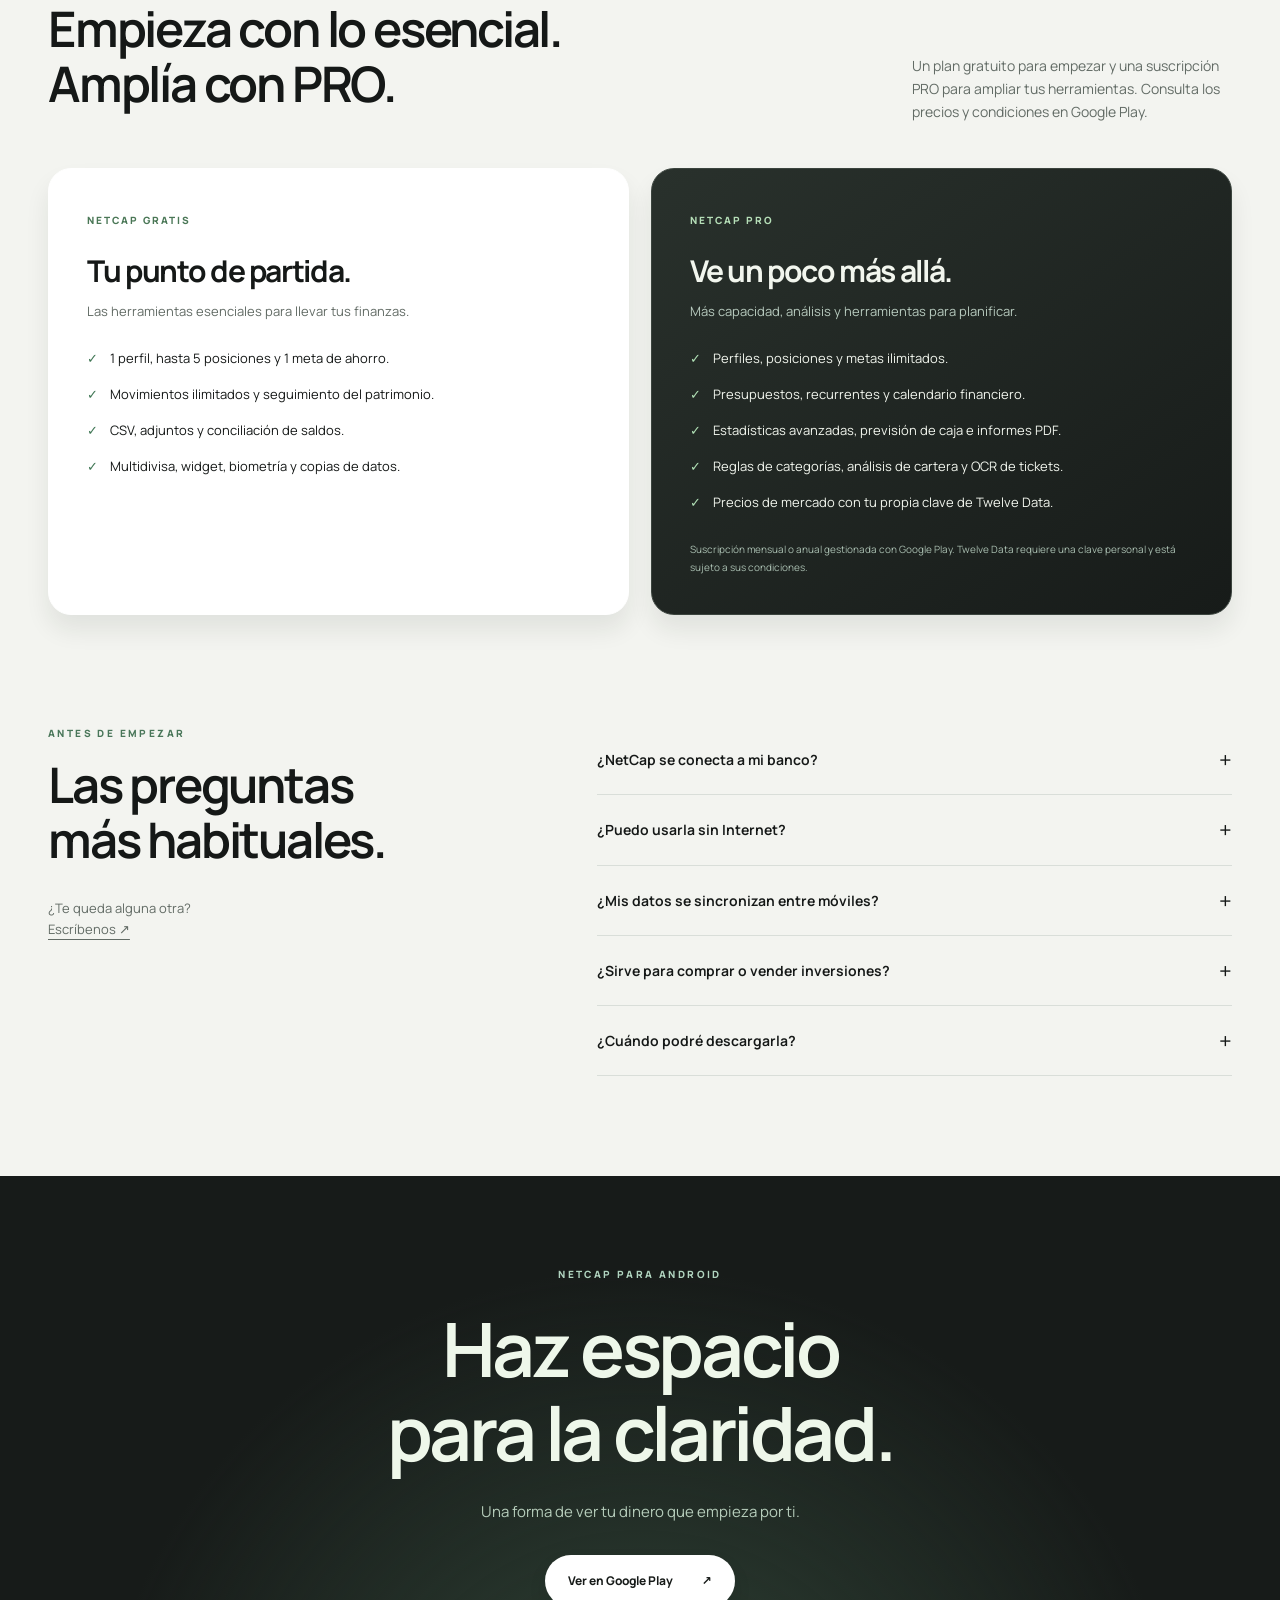
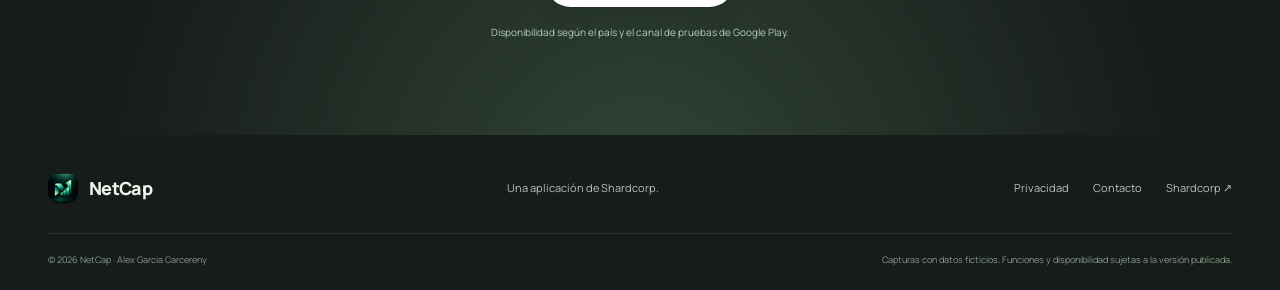
==== commit 5304f0de: "Refresh NetCap screenshots and landing for 0.9.6" ====
--- a/netcap/index.html
+++ b/netcap/index.html
@@ -5,24 +5,25 @@
 <meta name="viewport" content="width=device-width, initial-scale=1">
 <title>NetCap · Una visión clara de tu dinero</title>
 <meta name="description" content="Organiza tus cuentas, gastos, inversiones y metas con NetCap para Android. Finanzas personales con almacenamiento local, sin conectar tu banco.">
-<meta name="theme-color" content="#101c18">
+<meta name="theme-color" content="#f3f4f0">
 <link rel="canonical" href="https://shardcorp.com/netcap/">
 <meta property="og:type" content="website"><meta property="og:title" content="NetCap · Una visión clara de tu dinero"><meta property="og:description" content="Cuentas, movimientos y patrimonio. Todo en una app para Android, con tus datos guardados en el móvil."><meta property="og:url" content="https://shardcorp.com/netcap/"><meta property="og:image" content="https://shardcorp.com/netcap/assets/social.png"><meta property="og:locale" content="es_ES">
 <link rel="icon" href="assets/logo.png" type="image/png">
 <link rel="preload" href="assets/manrope.woff2" as="font" type="font/woff2" crossorigin>
 <link rel="stylesheet" href="styles.css">
+<link rel="stylesheet" href="marketing.css">
 </head>
 <body>
 <a class="skip" href="#contenido">Saltar al contenido</a>
-<header class="header"><div class="wrap nav"><a class="brand" href="#" aria-label="NetCap, inicio"><img src="assets/logo.png" alt="" width="38" height="38"><span>NetCap</span></a><nav aria-label="Principal"><a href="#funciones">Funciones</a><a href="#privacidad">Privacidad</a><a href="#planes">Gratis y PRO</a></nav><a class="nav-cta" href="#disponibilidad">Próximamente <span aria-hidden="true">↗</span></a></div></header>
+<header class="header"><div class="wrap nav"><a class="brand" href="#" aria-label="NetCap, inicio"><img src="assets/logo.png" alt="" width="38" height="38"><span>NetCap</span></a><nav aria-label="Principal"><a href="#funciones">Funciones</a><a href="#privacidad">Privacidad</a><a href="#planes">Gratis y PRO</a></nav><a class="nav-cta" href="https://play.google.com/store/apps/details?id=es.netcap.finance">Google Play <span aria-hidden="true">↗</span></a></div></header>
 <main id="contenido">
-<section class="hero"><div class="wrap hero-grid"><div class="hero-copy"><div class="eyebrow"><span class="dot"></span> FINANZAS PERSONALES · ANDROID</div><h1>Tu dinero.<br>Una visión<br><span>más clara.</span></h1><p>Cuentas, gastos, inversiones y deudas.<br>Conecta los números de tu vida en un solo lugar.</p><div class="actions"><a class="button primary" href="#disponibilidad">Android · próximamente <span aria-hidden="true">↗</span></a><a class="text-link" href="#funciones">Descubre NetCap <span aria-hidden="true">↓</span></a></div><div class="hero-tags"><span>Sin conectar tu banco</span><span>Datos en tu móvil</span><span>Sin anuncios</span></div></div><div class="hero-art" aria-label="Capturas de la interfaz de NetCap"><div class="orbit orbit-one"></div><div class="orbit orbit-two"></div><div class="floating-tag"><span class="small-dot"></span> Todo empieza con una visión de conjunto.</div><div class="phone hero-phone-back"><img src="assets/estadisticas.png" alt="Estadísticas de NetCap con el balance del mes y desglose de gastos" width="780" height="1688"></div><div class="phone hero-phone-front"><img src="assets/inicio.png" alt="Inicio de NetCap con patrimonio neto, cuentas, inversiones y deudas de ejemplo" width="780" height="1688" fetchpriority="high"></div><div class="example-label">Interfaz real · datos de ejemplo</div></div></div><div class="wrap hero-bottom"><span>MENOS DISPERSIÓN. MÁS PERSPECTIVA.</span><span>Una app para el día a día y para mirar a largo plazo.</span></div></section>
+<section class="hero"><div class="wrap hero-grid"><div class="hero-copy"><div class="eyebrow"><span class="dot"></span> FINANZAS PERSONALES · ANDROID</div><h1>Tu dinero.<br>Una visión<br><span>más clara.</span></h1><p>Cuentas, gastos, inversiones y deudas.<br>Conecta los números de tu vida en un solo lugar.</p><div class="actions"><a class="button primary" href="#disponibilidad">Ver en Google Play <span aria-hidden="true">↗</span></a><a class="text-link" href="#funciones">Descubre NetCap <span aria-hidden="true">↓</span></a></div><div class="hero-tags"><span>Sin conectar tu banco</span><span>Datos en tu móvil</span><span>Sin anuncios</span></div></div><div class="hero-art" aria-label="Capturas de la interfaz de NetCap"><div class="orbit orbit-one"></div><div class="orbit orbit-two"></div><div class="floating-tag"><span class="small-dot"></span> Todo empieza con una visión de conjunto.</div><div class="phone hero-phone-back"><img src="assets/inversiones.png" alt="Cartera de inversiones de NetCap con posiciones de ejemplo" width="780" height="1688"></div><div class="phone hero-phone-front"><img src="assets/inicio.png" alt="Inicio de NetCap con patrimonio neto, cuentas, inversiones y deudas de ejemplo" width="780" height="1688" fetchpriority="high"></div><div class="example-label">Interfaz real · datos de ejemplo</div></div></div><div class="wrap hero-bottom"><span>MENOS DISPERSIÓN. MÁS PERSPECTIVA.</span><span>Una app para el día a día y para mirar a largo plazo.</span></div></section>
 <section class="overview section" id="funciones"><div class="wrap"><div class="section-heading"><div><div class="eyebrow">EL MAPA COMPLETO</div><h2>Más que apuntar gastos.<br>Entiende dónde estás.</h2></div><p>Del café de hoy a tu patrimonio de mañana. NetCap reúne tu actividad diaria y tu evolución financiera.</p></div><div class="bento"><article class="feature feature-wide"><span class="feature-icon" aria-hidden="true">↗</span><h3>Tu patrimonio, de un vistazo.</h3><p>Reúne cuentas, inversiones, bienes y deudas. Consulta tu valor neto, cómo cambia y qué hay detrás de cada cifra.</p><div class="mini-chart" aria-hidden="true"><div class="chart-top"><span>Una perspectiva a largo plazo</span><span>Patrimonio</span></div><svg viewBox="0 0 600 130" preserveAspectRatio="none"><defs><linearGradient id="area" x1="0" y1="0" x2="0" y2="1"><stop offset="0%" stop-color="#65bd94" stop-opacity=".35"/><stop offset="100%" stop-color="#65bd94" stop-opacity="0"/></linearGradient></defs><path d="M0 116 L100 103 L200 81 L300 91 L400 48 L500 35 L600 8 L600 130 L0 130Z" fill="url(#area)"/><path d="M0 116 L100 103 L200 81 L300 91 L400 48 L500 35 L600 8" fill="none" stroke="#28694b" stroke-width="3"/></svg><small>Ilustración de evolución, sin predicciones de rentabilidad.</small></div></article><article class="feature"><span class="feature-icon" aria-hidden="true">⇄</span><h3>Cada movimiento cuenta.</h3><p>Registra ingresos, gastos y transferencias. Importa un CSV, revisa duplicados y concilia tus saldos.</p><div class="chips"><span>Categorías</span><span>Búsqueda</span><span>Adjuntos</span></div></article><article class="feature"><span class="feature-icon" aria-hidden="true">◎</span><h3>Un objetivo con nombre.</h3><p>Define tu meta de ahorro y sigue el progreso. Convierte una intención en algo que puedes medir.</p><div class="goal-demo" aria-hidden="true"><div><span>Mi próximo viaje</span><strong>66 %</strong></div><div class="progress"><i></i></div><small>Ejemplo ilustrativo</small></div></article><article class="feature feature-wide feature-dark"><span class="feature-icon" aria-hidden="true">◐</span><h3>También se adapta a ti.</h3><p>Modo claro y oscuro, varias monedas y una interfaz disponible en español, inglés, francés, alemán y portugués.</p><div class="chips"><span>5 idiomas</span><span>Multidivisa</span><span>Widget Android</span></div></article></div></div></section>
-<section class="screens section"><div class="wrap"><div class="section-heading"><div><div class="eyebrow">ASÍ SE VE NETCAP</div><h2>Los números, con contexto.</h2></div><p>Una interfaz pensada para encontrar lo importante. Capturas reales de la app con datos ficticios.</p></div><div class="poster-grid"><figure class="poster"><figcaption><span>01 / PATRIMONIO</span><h3>El conjunto.<br>Y cada detalle.</h3></figcaption><div class="phone"><img src="assets/patrimonio.png" alt="Pantalla de Patrimonio de NetCap con el reparto de cuentas, inversiones, criptomonedas y deudas" width="780" height="1688" loading="lazy"></div></figure><figure class="poster poster-mint"><figcaption><span>02 / MOVIMIENTOS</span><h3>Tu día a día,<br>bien ordenado.</h3></figcaption><div class="phone"><img src="assets/movimientos.png" alt="Historial de movimientos de NetCap con categorías e importes de ejemplo" width="780" height="1688" loading="lazy"></div></figure><figure class="poster poster-dark"><figcaption><span>03 / MODO OSCURO</span><h3>La misma claridad.<br>Otra luz.</h3></figcaption><div class="phone"><img src="assets/oscuro.png" alt="Pantalla de Inicio de NetCap en modo oscuro" width="780" height="1688" loading="lazy"></div></figure></div></div></section>
+<section class="screens section"><div class="wrap"><div class="section-heading"><div><div class="eyebrow">ASÍ SE VE NETCAP</div><h2>Los números, con contexto.</h2></div><p>Una interfaz pensada para encontrar lo importante. Capturas reales de la app con datos ficticios.</p></div><div class="poster-grid"><figure class="poster"><figcaption><span>01 / PATRIMONIO</span><h3>El conjunto.<br>Y cada detalle.</h3></figcaption><div class="phone"><img src="assets/patrimonio.png" alt="Pantalla de Patrimonio de NetCap con el reparto de cuentas, inversiones, criptomonedas y deudas" width="780" height="1688" loading="lazy"></div></figure><figure class="poster poster-investments"><figcaption><span>02 / INVERSIONES</span><h3>Tu cartera.<br>En un solo lugar.</h3></figcaption><div class="phone"><img src="assets/inversiones.png" alt="Cartera de NetCap con ETF y criptomonedas de ejemplo" width="780" height="1688" loading="lazy"></div></figure><figure class="poster poster-mint"><figcaption><span>03 / MOVIMIENTOS</span><h3>Tu día a día,<br>bien ordenado.</h3></figcaption><div class="phone"><img src="assets/movimientos.png" alt="Historial de movimientos de NetCap con categorías e importes de ejemplo" width="780" height="1688" loading="lazy"></div></figure><figure class="poster poster-dark"><figcaption><span>04 / MODO OSCURO</span><h3>La misma claridad.<br>Otra luz.</h3></figcaption><div class="phone"><img src="assets/oscuro.png" alt="Pantalla de Inicio de NetCap en modo oscuro" width="780" height="1688" loading="lazy"></div></figure></div></div></section>
 <section class="privacy-section section" id="privacidad"><div class="wrap privacy-grid"><div class="privacy-symbol" aria-hidden="true"><svg viewBox="0 0 180 200"><path d="M90 15 157 43v59c0 44-38 70-67 84-29-14-67-40-67-84V43Z" fill="none" stroke="currentColor" stroke-width="2"/><rect x="63" y="88" width="54" height="45" rx="9" fill="currentColor"/><path d="M74 88V73a16 16 0 0 1 32 0v15" fill="none" stroke="currentColor" stroke-width="6"/><circle cx="90" cy="108" r="4" fill="#dcebe1"/></svg><span>LOCAL POR DISEÑO</span></div><div><div class="eyebrow">TU INFORMACIÓN, BAJO TU CONTROL</div><h2>Finanzas personales.<br>De verdad personales.</h2><p>Los perfiles y registros se guardan en el almacenamiento privado del móvil. No necesitas crear una cuenta de NetCap ni entregar tus credenciales bancarias.</p><ul class="check-list"><li>Consulta y registra tus finanzas sin conexión.</li><li>Protege el acceso con la biometría de Android.</li><li>Exporta copias cifradas con una contraseña.</li><li>Decide cuándo exportar, compartir o borrar tus datos.</li></ul><p class="fineprint">Las cotizaciones, divisas, compras y copias del sistema pueden usar servicios externos. El OCR procesa las imágenes localmente; ML Kit puede enviar métricas técnicas a Google. El bloqueo biométrico no cifra por sí mismo los registros.</p><a class="text-link ink" href="privacidad/">Leer la política de privacidad <span aria-hidden="true">↗</span></a></div></div></section>
-<section class="plans section" id="planes"><div class="wrap"><div class="section-heading"><div><div class="eyebrow">A TU RITMO</div><h2>Empieza con lo esencial.<br>Amplía con PRO.</h2></div><p>Actualmente en pruebas. Las funciones PRO están abiertas en la demo; la suscripción se habilitará más adelante.</p></div><div class="plan-grid"><article class="plan"><span class="plan-tag">NETCAP GRATIS</span><h3>Tu punto de partida.</h3><p>Las herramientas esenciales para llevar tus finanzas.</p><ul class="check-list"><li>1 perfil, hasta 5 posiciones y 1 meta de ahorro.</li><li>Movimientos ilimitados y seguimiento del patrimonio.</li><li>CSV, adjuntos y conciliación de saldos.</li><li>Multidivisa, widget, biometría y copias de datos.</li></ul></article><article class="plan pro"><span class="plan-tag">NETCAP PRO</span><h3>Ve un poco más allá.</h3><p>Más capacidad, análisis y herramientas para planificar.</p><ul class="check-list"><li>Perfiles, posiciones y metas ilimitados.</li><li>Presupuestos, recurrentes y calendario financiero.</li><li>Estadísticas avanzadas, previsión de caja e informes PDF.</li><li>Reglas de categorías, análisis de cartera y OCR de tickets.</li><li>Precios de mercado con tu propia clave de Twelve Data.</li></ul><small>Precio y disponibilidad de la suscripción pendientes de publicación. Twelve Data requiere una clave personal y está sujeto a sus condiciones.</small></article></div></div></section>
-<section class="faq section"><div class="wrap faq-grid"><div><div class="eyebrow">ANTES DE EMPEZAR</div><h2>Las preguntas<br>más habituales.</h2><p>¿Te queda alguna otra?<br><a href="mailto:kerz@shardcorp.com">Escríbenos ↗</a></p></div><div><details><summary>¿NetCap se conecta a mi banco?</summary><p>No. Tú introduces los datos o importas archivos CSV. NetCap no solicita claves bancarias ni accede a tus cuentas reales.</p></details><details><summary>¿Puedo usarla sin Internet?</summary><p>Sí, para registrar movimientos y consultar los datos guardados. Las consultas de mercado, tipos de cambio y compras requieren conexión.</p></details><details><summary>¿Mis datos se sincronizan entre móviles?</summary><p>No hay una nube propia ni sincronización de NetCap. Puedes exportar y restaurar una copia cifrada. Android también puede restaurar perfiles mediante su copia del sistema, según el dispositivo y tus ajustes.</p></details><details><summary>¿Sirve para comprar o vender inversiones?</summary><p>No. NetCap es una herramienta de registro y seguimiento. No ejecuta operaciones ni ofrece asesoramiento personalizado de inversión.</p></details><details><summary>¿Cuándo podré descargarla?</summary><p>NetCap está en fase de pruebas para Android. Publicaremos aquí el enlace de Google Play cuando esté disponible. Puedes consultar el estado escribiendo a kerz@shardcorp.com.</p></details></div></div></section>
-<section class="closing" id="disponibilidad"><div class="wrap"><span class="eyebrow">PRÓXIMAMENTE EN ANDROID</span><h2>Haz espacio<br>para la claridad.</h2><p>Una forma de ver tu dinero que empieza por ti.</p><a class="button primary" href="mailto:kerz@shardcorp.com?subject=Disponibilidad%20de%20NetCap">Consultar disponibilidad <span aria-hidden="true">↗</span></a><small>Sin lista de espera ni registro automático. El botón abre tu correo.</small></div></section>
+<section class="plans section" id="planes"><div class="wrap"><div class="section-heading"><div><div class="eyebrow">A TU RITMO</div><h2>Empieza con lo esencial.<br>Amplía con PRO.</h2></div><p>Un plan gratuito para empezar y una suscripción PRO para ampliar tus herramientas. Consulta los precios y condiciones en Google Play.</p></div><div class="plan-grid"><article class="plan"><span class="plan-tag">NETCAP GRATIS</span><h3>Tu punto de partida.</h3><p>Las herramientas esenciales para llevar tus finanzas.</p><ul class="check-list"><li>1 perfil, hasta 5 posiciones y 1 meta de ahorro.</li><li>Movimientos ilimitados y seguimiento del patrimonio.</li><li>CSV, adjuntos y conciliación de saldos.</li><li>Multidivisa, widget, biometría y copias de datos.</li></ul></article><article class="plan pro"><span class="plan-tag">NETCAP PRO</span><h3>Ve un poco más allá.</h3><p>Más capacidad, análisis y herramientas para planificar.</p><ul class="check-list"><li>Perfiles, posiciones y metas ilimitados.</li><li>Presupuestos, recurrentes y calendario financiero.</li><li>Estadísticas avanzadas, previsión de caja e informes PDF.</li><li>Reglas de categorías, análisis de cartera y OCR de tickets.</li><li>Precios de mercado con tu propia clave de Twelve Data.</li></ul><small>Suscripción mensual o anual gestionada con Google Play. Twelve Data requiere una clave personal y está sujeto a sus condiciones.</small></article></div></div></section>
+<section class="faq section"><div class="wrap faq-grid"><div><div class="eyebrow">ANTES DE EMPEZAR</div><h2>Las preguntas<br>más habituales.</h2><p>¿Te queda alguna otra?<br><a href="mailto:kerz@shardcorp.com">Escríbenos ↗</a></p></div><div><details><summary>¿NetCap se conecta a mi banco?</summary><p>No. Tú introduces los datos o importas archivos CSV. NetCap no solicita claves bancarias ni accede a tus cuentas reales.</p></details><details><summary>¿Puedo usarla sin Internet?</summary><p>Sí, para registrar movimientos y consultar los datos guardados. Las consultas de mercado, tipos de cambio y compras requieren conexión.</p></details><details><summary>¿Mis datos se sincronizan entre móviles?</summary><p>No hay una nube propia ni sincronización de NetCap. Puedes exportar y restaurar una copia cifrada. Android también puede restaurar perfiles mediante su copia del sistema, según el dispositivo y tus ajustes.</p></details><details><summary>¿Sirve para comprar o vender inversiones?</summary><p>No. NetCap es una herramienta de registro y seguimiento. No ejecuta operaciones ni ofrece asesoramiento personalizado de inversión.</p></details><details><summary>¿Cuándo podré descargarla?</summary><p>Consulta la disponibilidad en Google Play. El acceso durante las pruebas puede requerir una invitación al grupo de testers.</p></details></div></div></section>
+<section class="closing" id="disponibilidad"><div class="wrap"><span class="eyebrow">NETCAP PARA ANDROID</span><h2>Haz espacio<br>para la claridad.</h2><p>Una forma de ver tu dinero que empieza por ti.</p><a class="button primary" href="https://play.google.com/store/apps/details?id=es.netcap.finance">Ver en Google Play <span aria-hidden="true">↗</span></a><small>Disponibilidad según el país y el canal de pruebas de Google Play.</small></div></section>
 </main>
 <footer><div class="wrap footer-row"><a class="brand" href="#"><img src="assets/logo.png" alt="" width="30" height="30"><span>NetCap</span></a><p>Una aplicación de Shardcorp.</p><div><a href="privacidad/">Privacidad</a><a href="mailto:kerz@shardcorp.com">Contacto</a><a href="/">Shardcorp ↗</a></div></div><div class="wrap footer-bottom"><span>© 2026 NetCap · Alex Garcia Carcereny</span><span>Capturas con datos ficticios. Funciones y disponibilidad sujetas a la versión publicada.</span></div></footer>
-</body></html>+</body></html>
--- a/netcap/marketing.css
+++ b/netcap/marketing.css
@@ -0,0 +1,26 @@
+:root{--ink:#151817;--dark:#171b19;--green:#b6e7c9;--muted:#626b65;--paper:#f3f4f0;--line:#d9ded9}
+.header{background:#f3f4f0;color:var(--ink);border-color:#15181712}
+.nav nav{color:#59625c}.nav-cta{border-color:#d4dbd4;background:#fff;box-shadow:0 4px 8px #1c261c12}
+.hero{background:radial-gradient(ellipse at 90% 50%,#dce6dc,transparent 65%),var(--paper);color:var(--ink)}
+.hero .eyebrow{color:#566a5b}.hero-copy>p{color:#626b65}h1{font-weight:800;letter-spacing:-.06em}h1 span{color:#25764e}
+.primary{background:#171b19;color:#fff;box-shadow:0 9px 16px #15221a26,inset 0 1px 1px #ffffff50}
+.button:hover{background:#303c34}.text-link:hover,.nav nav a:hover{color:#237548}
+.hero-tags{color:#626b65}.hero-tags span:before{color:#25764e}.hero-bottom{border-color:#15181718;color:#626b65}
+.floating-tag{background:#ffffffa8;border-color:#d4ded5;color:#4e6254;box-shadow:0 7px 20px #1c261c12}
+.orbit{border-color:#60776825}.example-label{color:#626b65}.phone{border-color:#fff;box-shadow:0 24px 36px #141c182c,0 1px 0 #fff}
+.hero-phone-front{box-shadow:0 30px 55px #15201b35}.hero-phone-back{box-shadow:0 24px 35px #15201b26}
+.feature{background:linear-gradient(145deg,#fff,#f7f8f4);box-shadow:0 15px 25px #17251b14,inset 0 1px 0 #fff;border:1px solid #fff}
+.feature-icon{border-color:#d9dfda;background:#fff;color:#151817;box-shadow:0 4px 7px #17251b14}
+.feature-dark{background:#1c2420;border-color:#2d3730}.feature-dark .feature-icon{color:#d9e5de;background:#2b342f;border-color:#4a5a4e}
+.feature-dark p{color:#c3d0c7}.feature-dark .chips span{background:#ffffff10}
+.poster-grid{grid-template-columns:repeat(2,minmax(0,1fr));gap:28px}
+.poster{height:auto;background:linear-gradient(145deg,#fff,#ecefe8);padding:32px 30px 30px;border:1px solid #fff;box-shadow:0 18px 25px #17251b15}
+.poster .phone{max-width:280px}.poster-investments{background:linear-gradient(145deg,#e0e9df,#f4f6ee)}
+.poster-mint{background:linear-gradient(145deg,#f0f2ed,#e0e9df)}.poster-dark{background:linear-gradient(145deg,#282f2b,#171b19);border-color:#3b443e}
+.poster-dark .phone{border-color:#3e4741}.poster-dark figcaption span{color:#bdd2c2}
+.privacy-section{background:#e8eee5}.privacy-symbol{border-color:#bccfbd}.plans{background:var(--paper)}
+.plan{box-shadow:0 15px 25px #17251b15;border-color:#fff}.pro{background:linear-gradient(145deg,#29312c,#171b19);border:1px solid #3b443e}
+.closing{background:radial-gradient(ellipse at 50% 110%,#304437,transparent 60%),#171b19}.closing .primary{background:#fff;color:#171b19}
+.closing .primary:hover{background:#dcefe1}footer{background:#171b19}
+@media(max-width:800px){.poster-grid{grid-template-columns:1fr}.poster{height:auto;padding-bottom:30px}.poster .phone{max-width:310px}}
+@media(prefers-reduced-motion:reduce){html{scroll-behavior:auto}.button{transition:none}.button:hover{transform:none}}
